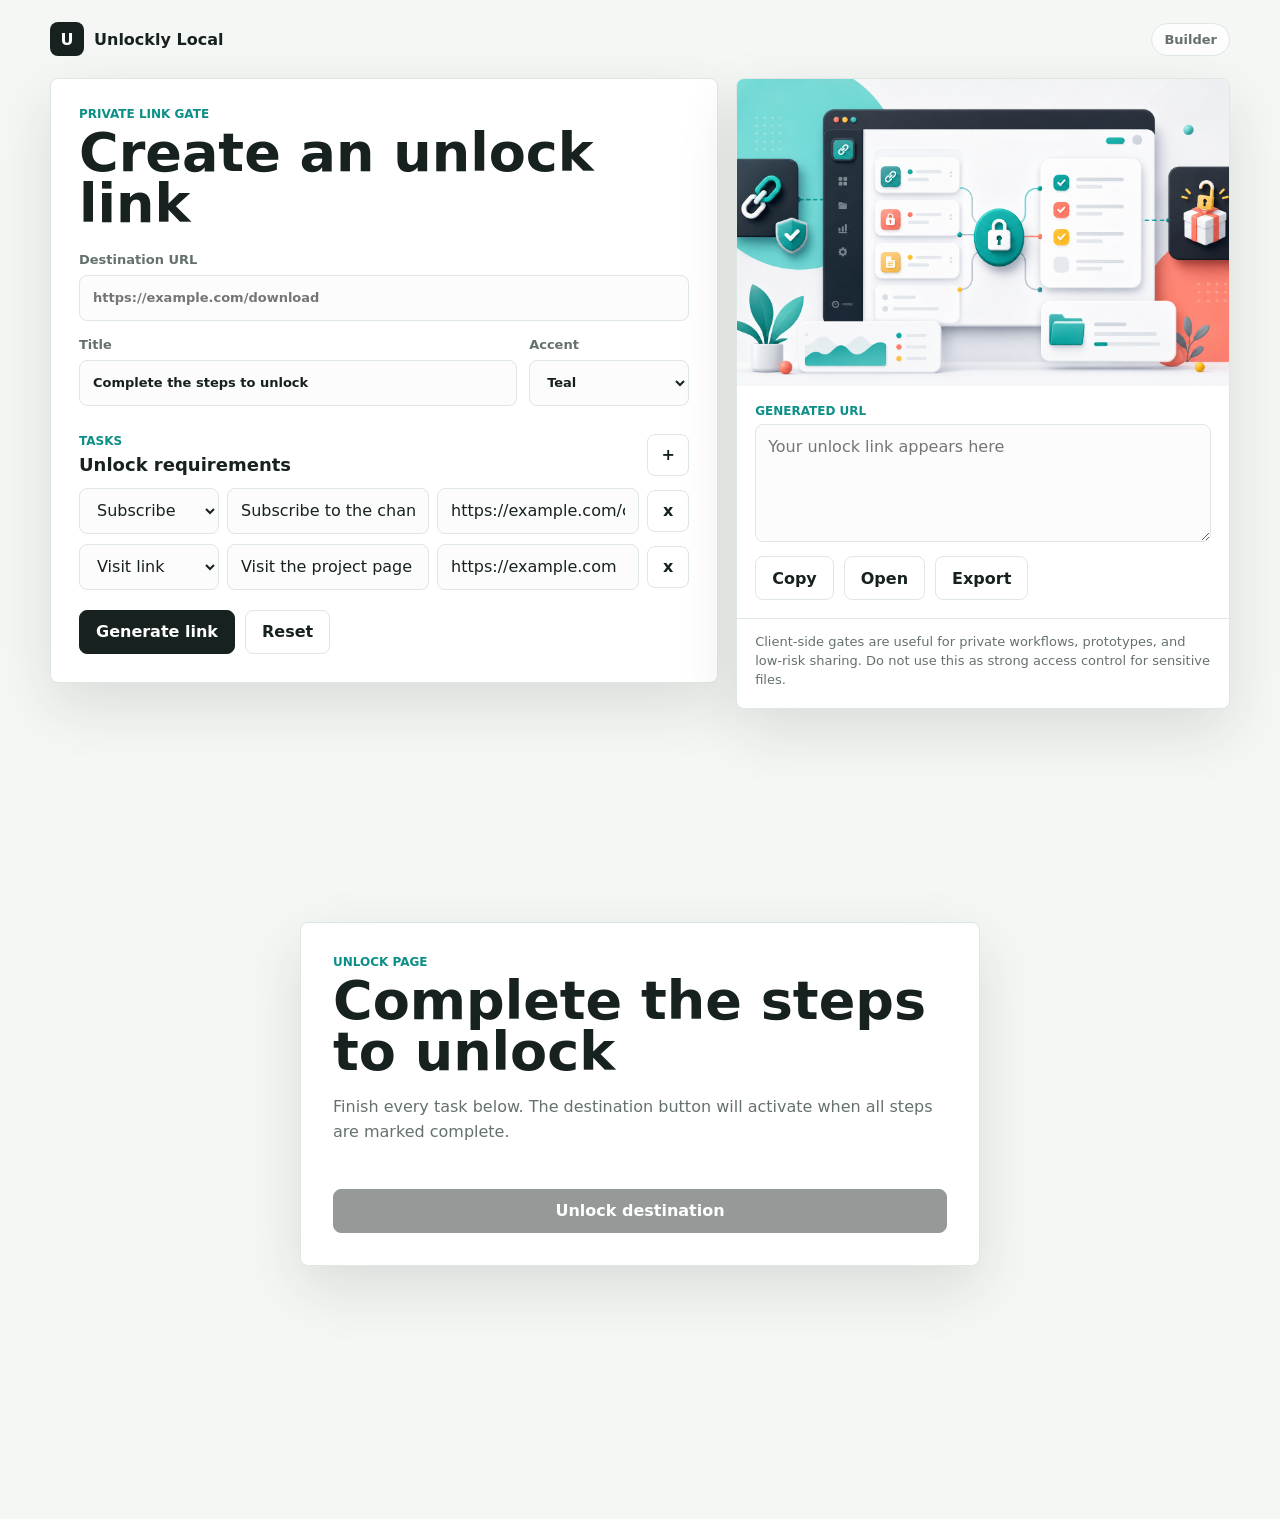
==== index.html @ 48b118f0 "Create static unlock link app" ====
<!doctype html>
<html lang="en">
  <head>
    <meta charset="utf-8" />
    <meta name="viewport" content="width=device-width, initial-scale=1" />
    <title>Unlockly Local</title>
    <link rel="stylesheet" href="styles.css" />
  </head>
  <body>
    <main class="shell">
      <section class="topbar" aria-label="App header">
        <a class="brand" href="./index.html" aria-label="Unlockly Local home">
          <span class="brand-mark" aria-hidden="true">U</span>
          <span>Unlockly Local</span>
        </a>
        <div class="status-pill" id="modePill">Builder</div>
      </section>

      <section class="builder" id="builderView">
        <div class="builder-grid">
          <form class="panel form-panel" id="lockerForm">
            <div class="section-heading">
              <p class="eyebrow">Private link gate</p>
              <h1>Create an unlock link</h1>
            </div>

            <label class="field">
              <span>Destination URL</span>
              <input id="destination" type="url" placeholder="https://example.com/download" required />
            </label>

            <div class="split">
              <label class="field">
                <span>Title</span>
                <input id="title" type="text" maxlength="72" value="Complete the steps to unlock" />
              </label>
              <label class="field">
                <span>Accent</span>
                <select id="accent">
                  <option value="teal">Teal</option>
                  <option value="coral">Coral</option>
                  <option value="sun">Sun</option>
                  <option value="ink">Ink</option>
                </select>
              </label>
            </div>

            <div class="tasks-head">
              <div>
                <p class="eyebrow">Tasks</p>
                <h2>Unlock requirements</h2>
              </div>
              <button class="icon-btn" type="button" id="addTask" title="Add task" aria-label="Add task">+</button>
            </div>

            <div class="tasks-list" id="tasksList"></div>

            <div class="actions">
              <button class="primary" type="submit">Generate link</button>
              <button class="secondary" type="button" id="resetForm">Reset</button>
            </div>
          </form>

          <aside class="panel preview-panel">
            <img class="hero-asset" src="assets/dashboard-visual.png" alt="Abstract private link dashboard visual" />
            <div class="result-box">
              <p class="eyebrow">Generated URL</p>
              <textarea id="resultUrl" readonly placeholder="Your unlock link appears here"></textarea>
              <div class="actions compact">
                <button class="secondary" id="copyLink" type="button">Copy</button>
                <a class="secondary link-button" id="openLink" href="#" target="_blank" rel="noreferrer">Open</a>
                <button class="secondary" id="downloadHtml" type="button">Export</button>
              </div>
            </div>
            <div class="note">
              Client-side gates are useful for private workflows, prototypes, and low-risk sharing. Do not use this as strong access control for sensitive files.
            </div>
          </aside>
        </div>
      </section>

      <section class="unlock" id="unlockView" hidden>
        <div class="unlock-card" id="unlockCard">
          <p class="eyebrow">Unlock page</p>
          <h1 id="unlockTitle">Complete the steps to unlock</h1>
          <p class="unlock-copy" id="unlockCopy">Finish every task below. The destination button will activate when all steps are marked complete.</p>
          <div class="unlock-tasks" id="unlockTasks"></div>
          <a class="primary unlock-button disabled" id="destinationLink" href="#" rel="noreferrer">Unlock destination</a>
        </div>
      </section>
    </main>

    <template id="taskTemplate">
      <div class="task-row">
        <select class="task-type" aria-label="Task type">
          <option value="visit">Visit link</option>
          <option value="subscribe">Subscribe</option>
          <option value="follow">Follow</option>
          <option value="watch">Watch</option>
          <option value="custom">Custom</option>
        </select>
        <input class="task-label" type="text" maxlength="70" placeholder="Task label" />
        <input class="task-url" type="url" placeholder="https://..." />
        <button class="icon-btn remove-task" type="button" title="Remove task" aria-label="Remove task">x</button>
      </div>
    </template>

    <script src="app.js?v=auto-links-2"></script>
  </body>
</html>
---- styles.css ----
:root {
  color-scheme: light;
  --bg: #f5f7f4;
  --panel: #ffffff;
  --ink: #17211f;
  --muted: #64716d;
  --line: #dfe7e2;
  --teal: #0c8f87;
  --coral: #e75f49;
  --sun: #f2b84b;
  --shadow: 0 22px 60px rgba(23, 33, 31, 0.12);
}

* {
  box-sizing: border-box;
}

body {
  margin: 0;
  min-height: 100vh;
  background: var(--bg);
  color: var(--ink);
  font-family: Inter, ui-sans-serif, system-ui, -apple-system, BlinkMacSystemFont, "Segoe UI", sans-serif;
}

button,
input,
select,
textarea {
  font: inherit;
}

.shell {
  width: min(1180px, calc(100% - 32px));
  margin: 0 auto;
  padding: 22px 0 40px;
}

.topbar {
  display: flex;
  align-items: center;
  justify-content: space-between;
  gap: 16px;
  margin-bottom: 22px;
}

.brand {
  display: inline-flex;
  align-items: center;
  gap: 10px;
  color: var(--ink);
  font-weight: 800;
  text-decoration: none;
}

.brand-mark {
  display: grid;
  width: 34px;
  height: 34px;
  place-items: center;
  border-radius: 8px;
  background: var(--ink);
  color: #fff;
}

.status-pill {
  border: 1px solid var(--line);
  border-radius: 999px;
  padding: 8px 12px;
  background: rgba(255, 255, 255, 0.72);
  color: var(--muted);
  font-size: 13px;
  font-weight: 700;
}

.builder-grid {
  display: grid;
  grid-template-columns: minmax(0, 1.15fr) minmax(320px, 0.85fr);
  gap: 18px;
  align-items: start;
}

.panel,
.unlock-card {
  border: 1px solid var(--line);
  border-radius: 8px;
  background: var(--panel);
  box-shadow: var(--shadow);
}

.form-panel {
  padding: 28px;
}

.section-heading {
  margin-bottom: 22px;
}

.eyebrow {
  margin: 0 0 6px;
  color: var(--teal);
  font-size: 12px;
  font-weight: 900;
  letter-spacing: 0;
  text-transform: uppercase;
}

h1,
h2 {
  margin: 0;
  letter-spacing: 0;
}

h1 {
  font-size: clamp(32px, 5vw, 54px);
  line-height: 0.95;
}

h2 {
  font-size: 18px;
}

.field {
  display: grid;
  gap: 8px;
  margin-bottom: 16px;
  color: var(--muted);
  font-size: 13px;
  font-weight: 750;
}

input,
select,
textarea {
  width: 100%;
  border: 1px solid var(--line);
  border-radius: 8px;
  background: #fbfcfb;
  color: var(--ink);
  outline: none;
}

input,
select {
  min-height: 46px;
  padding: 0 13px;
}

textarea {
  min-height: 118px;
  padding: 12px;
  resize: vertical;
}

input:focus,
select:focus,
textarea:focus {
  border-color: var(--teal);
  box-shadow: 0 0 0 4px rgba(12, 143, 135, 0.12);
}

.split {
  display: grid;
  grid-template-columns: minmax(0, 1fr) 160px;
  gap: 12px;
}

.tasks-head {
  display: flex;
  align-items: center;
  justify-content: space-between;
  margin: 12px 0;
}

.tasks-list {
  display: grid;
  gap: 10px;
}

.task-row {
  display: grid;
  grid-template-columns: 140px minmax(120px, 1fr) minmax(140px, 1fr) 42px;
  gap: 8px;
  align-items: center;
}

.icon-btn {
  display: grid;
  width: 42px;
  height: 42px;
  place-items: center;
  border: 1px solid var(--line);
  border-radius: 8px;
  background: #fff;
  color: var(--ink);
  cursor: pointer;
  font-weight: 900;
}

.icon-btn:hover {
  border-color: var(--ink);
}

.actions {
  display: flex;
  flex-wrap: wrap;
  gap: 10px;
  margin-top: 20px;
}

.compact {
  margin-top: 10px;
}

.primary,
.secondary {
  display: inline-flex;
  min-height: 44px;
  align-items: center;
  justify-content: center;
  border-radius: 8px;
  padding: 0 16px;
  cursor: pointer;
  font-weight: 850;
  text-decoration: none;
}

.primary {
  border: 1px solid var(--ink);
  background: var(--ink);
  color: #fff;
}

.primary:hover {
  background: #263330;
}

.secondary {
  border: 1px solid var(--line);
  background: #fff;
  color: var(--ink);
}

.secondary:hover {
  border-color: var(--ink);
}

.preview-panel {
  overflow: hidden;
}

.hero-asset {
  display: block;
  width: 100%;
  aspect-ratio: 16 / 10;
  object-fit: cover;
  background: #e9eeee;
}

.result-box {
  padding: 18px;
}

.note {
  border-top: 1px solid var(--line);
  padding: 14px 18px 18px;
  color: var(--muted);
  font-size: 13px;
  line-height: 1.45;
}

.unlock {
  min-height: calc(100vh - 130px);
  display: grid;
  place-items: center;
}

.unlock-card {
  width: min(680px, 100%);
  padding: 32px;
}

.unlock-copy {
  color: var(--muted);
  line-height: 1.6;
}

.unlock-tasks {
  display: grid;
  gap: 12px;
  margin: 22px 0;
}

.unlock-task {
  display: grid;
  grid-template-columns: 1fr auto;
  gap: 12px;
  align-items: center;
  border: 1px solid var(--line);
  border-radius: 8px;
  padding: 14px;
}

.unlock-task strong {
  display: block;
}

.unlock-task span {
  color: var(--muted);
  font-size: 13px;
}

.unlock-task.done {
  border-color: rgba(12, 143, 135, 0.45);
  background: rgba(12, 143, 135, 0.06);
}

.unlock-task.done .task-open {
  border-color: rgba(12, 143, 135, 0.45);
  color: var(--teal);
}

.unlock-button {
  width: 100%;
}

.disabled {
  pointer-events: none;
  opacity: 0.45;
}

body.accent-coral {
  --teal: var(--coral);
}

body.accent-sun {
  --teal: #b57a13;
}

body.accent-ink {
  --teal: var(--ink);
}

@media (max-width: 860px) {
  .builder-grid {
    grid-template-columns: 1fr;
  }

  .split,
  .task-row {
    grid-template-columns: 1fr;
  }

  .task-row .icon-btn {
    width: 100%;
  }

  .form-panel,
  .unlock-card {
    padding: 20px;
  }

  h1 {
    font-size: 38px;
  }

  .unlock-task {
    grid-template-columns: 1fr;
  }
}
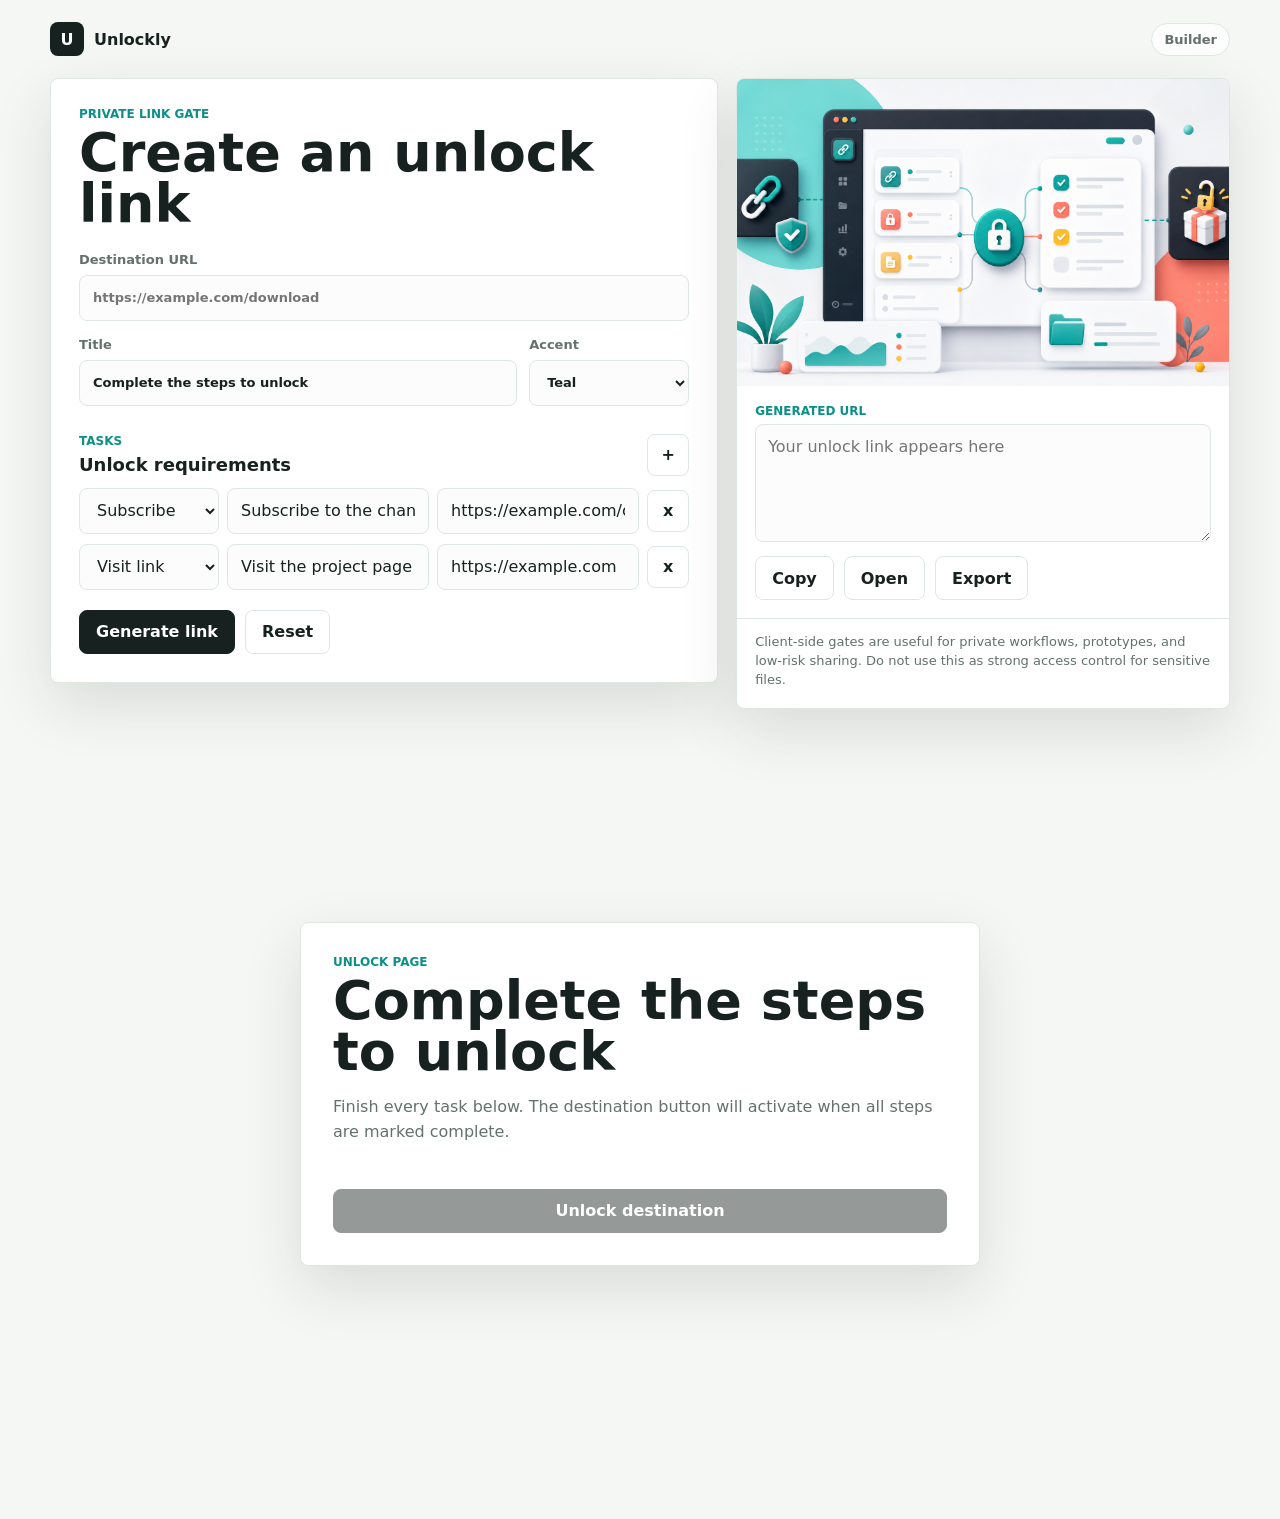
==== commit 76b8c9b0: "Prepare online GitHub Pages deployment" ====
--- a/index.html
+++ b/index.html
@@ -3,15 +3,15 @@
   <head>
     <meta charset="utf-8" />
     <meta name="viewport" content="width=device-width, initial-scale=1" />
-    <title>Unlockly Local</title>
+    <title>Unlockly</title>
     <link rel="stylesheet" href="styles.css" />
   </head>
   <body>
     <main class="shell">
       <section class="topbar" aria-label="App header">
-        <a class="brand" href="./index.html" aria-label="Unlockly Local home">
+        <a class="brand" href="./index.html" aria-label="Unlockly home">
           <span class="brand-mark" aria-hidden="true">U</span>
-          <span>Unlockly Local</span>
+          <span>Unlockly</span>
         </a>
         <div class="status-pill" id="modePill">Builder</div>
       </section>
@@ -105,6 +105,6 @@
       </div>
     </template>
 
-    <script src="app.js?v=auto-links-2"></script>
+    <script src="app.js?v=online-1"></script>
   </body>
 </html>
